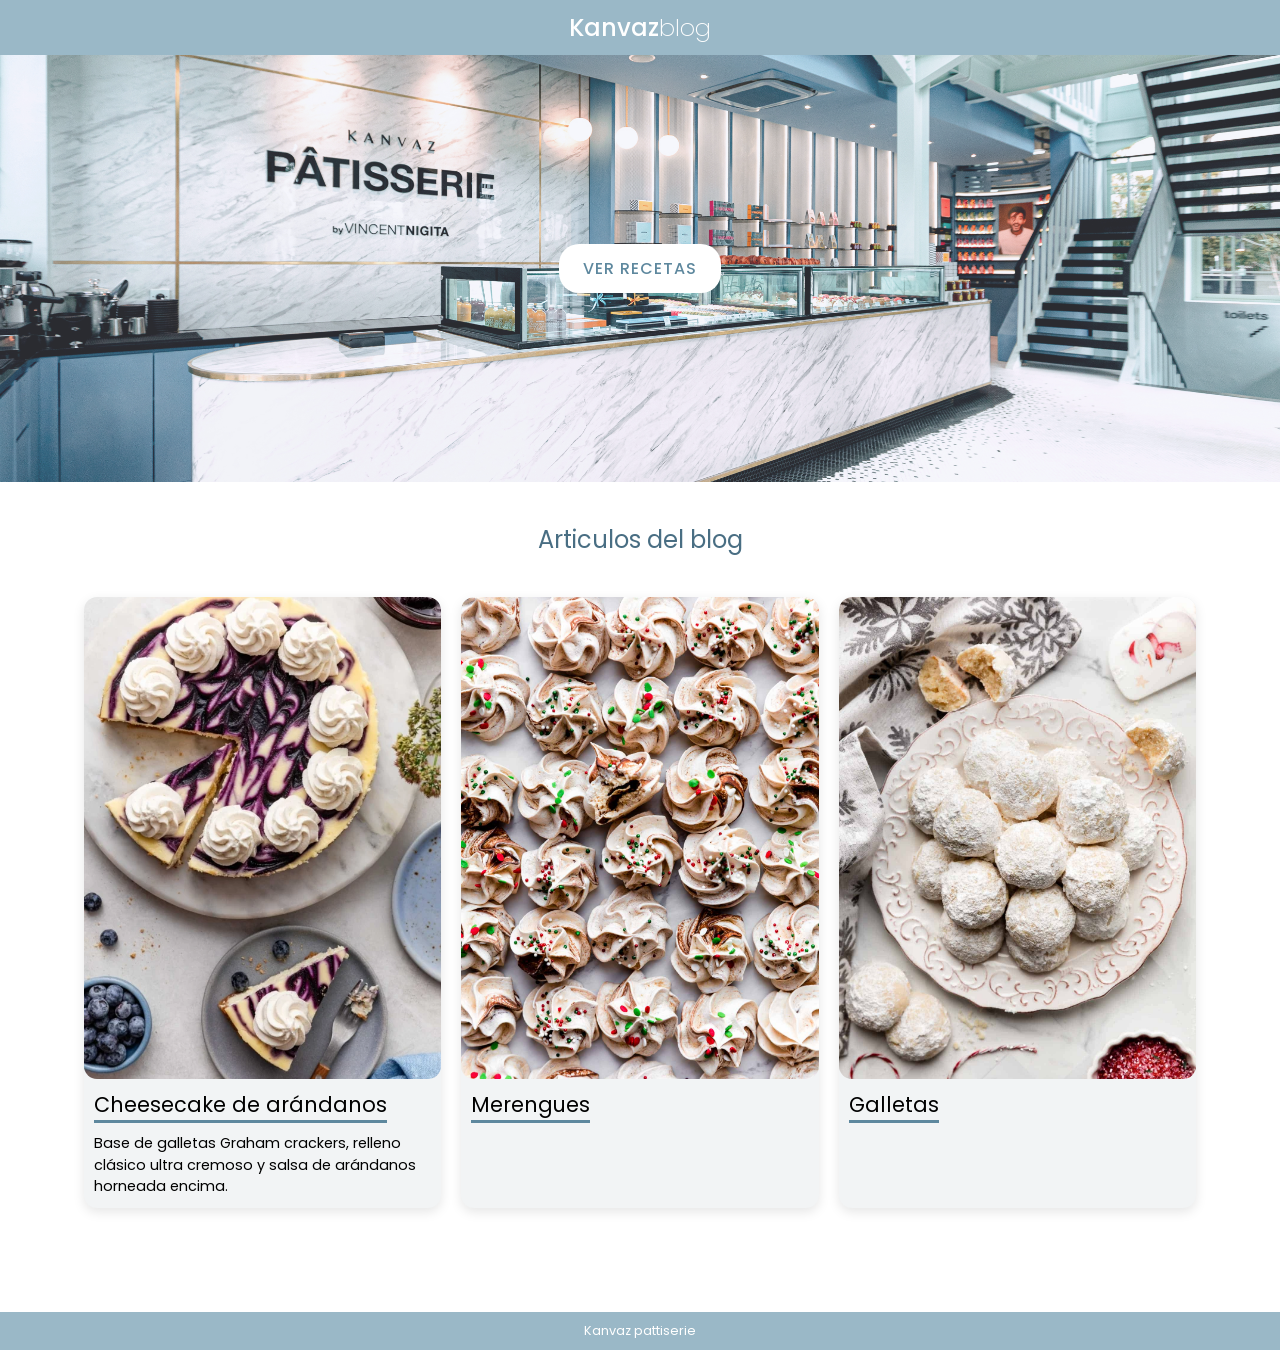
==== index.html @ a614ae8a "estructura html articulo 1" ====
<!DOCTYPE html>
<html lang="en">
<head>
    <meta charset="UTF-8">
    <meta name="viewport" content="width=device-width, initial-scale=1.0">
    <title>Kanvaz blog</title>
    <link rel="stylesheet" href="styles.css">
</head>
<body>
    <div class="titulo-container">
        <p class="titulo">Kanvaz<span class="span-titulo">blog</span></p>
    </div>
    <header class="hero-container">
        <div class="hero-img-container">
            <img src="./imgs/banner.jpg" alt="imagen de background" class="hero-img" >
            <div class="hero-overlay">
                <a href="#articulos-grid" class="hero-btn">Ver recetas</a>
            </div>
        </div>
    </header>
    <main>
        <h2 class="h2-titulo">Articulos del blog</h2>
        <section id="articulos-grid" class="articulos-grid">
            <a href="/cheescake.html" class="articulo-card">
                <div class="art-img-container">
                    <img src="/imgs/blueberry-swirl-cheesecake-recipe-2-600x900.webp"
                    alt="cheesecake" class="art-img">
                </div>
                <div class="art-contenido">
                    <h3 class="art-titulo">Cheesecake de arándanos</h3>
                    <p class="art-texto">
                        Base de galletas Graham crackers, relleno clásico ultra cremoso y salsa de arándanos horneada encima.
                    </p>
                </div>
            </a>

            <a href="/merenge.html" class="articulo-card">
                <div class="art-img-container">
                    <img src="/imgs/meringue-cookies.jpg"
                    alt="meregues" class="art-img">
                </div>
                <div class="art-contenido">
                    <h3 class="art-titulo">Merengues</h3>
                    <p class="art-texto"></p>
                </div>
            </a>

            <a href="/galletas.html" class="articulo-card">
                <div class="art-img-container">
                    <img src="/imgs/snowballs-cookies-2.jpg"
                    alt="galletas" class="art-img">
                </div>
                <div class="art-contenido">
                    <h3 class="art-titulo">Galletas</h3>
                    <p class="art-texto"></p>
                </div>
            </a>
        </section>
    </main>
    <footer class="footer">
        <p class="footer-texto">Kanvaz pattiserie</p>
    </footer>
</body>
</html>
---- styles.css ----
@import url('https://fonts.googleapis.com/css2?family=Poppins:ital,wght@0,100;0,200;0,300;0,400;0,500;0,600;0,700;0,800;0,900;1,100;1,200;1,300;1,400;1,500;1,600;1,700;1,800;1,900&display=swap');

* {
    box-sizing: border-box;
    margin: 0;
    padding: 0;
}

body {
    font-family: "Poppins", sans-serif;
}

img {
    display: block;
}

.titulo-container {
    display: flex;
    align-items: center;
    justify-content: center;
    background-color: #9ab8c7;
    color: white;
    padding: 10px ;
}

.titulo {
    font-weight: 500;
    font-size: 1.5rem;
}

.span-titulo {
    font-weight: 200;
}

.hero-container {
    width: 100%;
    margin: 0 auto;
}

.hero-img-container {
    position: relative;
    width: 100%;
    aspect-ratio: 3/1;
    overflow: hidden;
    display: flex;
    align-items: center;
    justify-content: center;
}

.hero-img {
    position: absolute;
    top: 0;
    left: 0;
    width: 100%;
    height: 100%;
    object-fit: cover;
    object-position: center;
    z-index: 1;
}

.hero-overlay {
  position: relative;
  z-index: 2;
  width: 100%;
  height: 100%;
  background: rgba(211, 214, 241, 0.2); 
  display: flex;
  align-items: center;
  justify-content: center;
}

.hero-btn {
  padding: 12px 24px;
  font-size: 1rem;
  font-weight: 500;
  text-transform: uppercase;
  letter-spacing: 1px;
  background-color: white;
  color: #5e889e;
  border: none;
  border-radius: 20px;
  cursor: pointer;
  transition: transform 0.2s ease, background-color 0.2s ease;
  text-decoration: none;
}

.hero-btn:hover {
  background-color: #5e889e;
  color: white;
  transform: scale(1.03);
}

.h2-titulo {
    font-weight: 400;
    text-align: center;
    margin-top: 40px;
    color: #496e83;
}

.articulos-grid{
    display: flex;
    gap: 20px;
    padding: 40px 20px;
    max-width: 1200px;
    width: 90%;
    margin: 0 auto;
}

.articulo-card {
    flex: 1;
    text-decoration: none;
    background: #f2f4f5;
    border-radius: 13px;
    overflow: hidden;
    box-shadow: 0 4px 12px rgba(0,0,0,0.1);
    transition: transform 0.3s ease, box-shadow 0.3s ease;
}

.articulo-card:hover{
    transform: translateY(-3px);
    box-shadow: 0 8px 24px rgba(0,0,0,0.15);
}

.art-img-container {
    width: 100%;
    aspect-ratio: 2/2.7;
    overflow: hidden;
    border-radius: inherit;
}

.art-img {
    width: 100%;
    height: 100%;
    object-fit: cover;
}

.art-contenido {
    padding: 10px;
}

.art-titulo {
    display: inline-block;
    margin: 0 0 10px 0;
    font-size: 1.3rem;
    font-weight: 400;
    color: black;
    border-bottom: 3px solid #5e889e;
}

.art-texto {
    font-size: 0.9rem;
    line-height: 1.5;
    color: black;
}

.footer {
    background-color: #9ab8c7;
    color: white;
    padding: 10px;
    text-align: center;
    font-size: 0.8rem;
    margin-top: 4rem;
}

@media(max-width: 768px) {
    .hero-btn {
        font-size: 0.7rem;
        padding: 10px 20px;
    }

    .articulos-grid {
        flex-direction: column;
        width: 85%;
    }

    .art-img-container {
        aspect-ratio: 2/1;
    }

    .art-titulo {
        font-size: 1.05rem;
    }

    .h2-titulo {
        font-size: 1.2rem;
    }
}


.blog-layout {
    
}
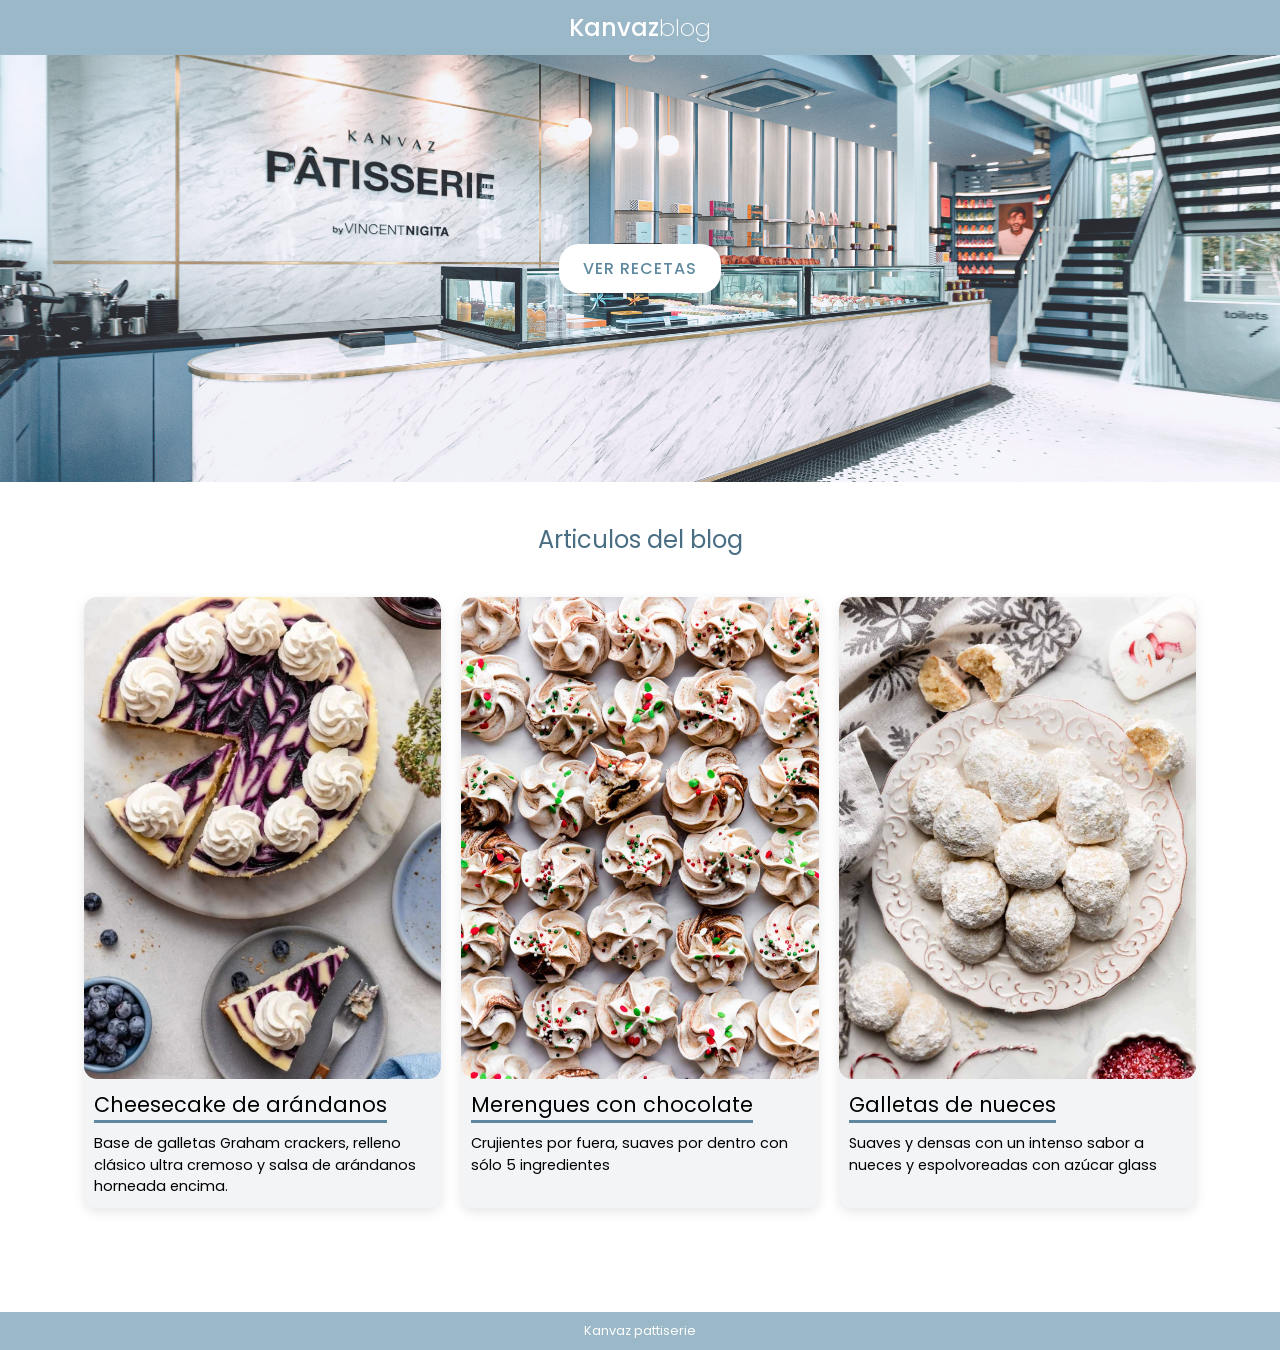
==== commit dce067d4: "estructura de los demás articulos" ====
--- a/index.html
+++ b/index.html
@@ -8,7 +8,7 @@
 </head>
 <body>
     <div class="titulo-container">
-        <p class="titulo">Kanvaz<span class="span-titulo">blog</span></p>
+        <a href="/index.html" class="titulo">Kanvaz<span class="span-titulo">blog</span></a>
     </div>
     <header class="hero-container">
         <div class="hero-img-container">
@@ -40,8 +40,8 @@
                     alt="meregues" class="art-img">
                 </div>
                 <div class="art-contenido">
-                    <h3 class="art-titulo">Merengues</h3>
-                    <p class="art-texto"></p>
+                    <h3 class="art-titulo">Merengues con chocolate</h3>
+                    <p class="art-texto">Crujientes por fuera, suaves por dentro con sólo 5 ingredientes</p>
                 </div>
             </a>
 
@@ -51,8 +51,8 @@
                     alt="galletas" class="art-img">
                 </div>
                 <div class="art-contenido">
-                    <h3 class="art-titulo">Galletas</h3>
-                    <p class="art-texto"></p>
+                    <h3 class="art-titulo">Galletas de nueces</h3>
+                    <p class="art-texto">Suaves y densas con un intenso sabor a nueces y espolvoreadas con azúcar glass</p>
                 </div>
             </a>
         </section>
--- a/styles.css
+++ b/styles.css
@@ -27,6 +27,8 @@
 .titulo {
     font-weight: 500;
     font-size: 1.5rem;
+    color: white;
+    text-decoration: none;
 }
 
 .span-titulo {
@@ -189,5 +191,158 @@
 
 
 .blog-layout {
-    
+    display: grid;
+    grid-template-columns: 3fr 1fr;
+    gap: 40px;
+    width:100%;
+    max-width: 1200px;
+    margin: 40px auto;
+    padding: 0 20px;
+}
+
+.articulo-principal {
+    display: flex;
+    flex-direction: column;
+}
+
+.img-princ-container {
+    position: relative;
+    width: 100%;
+    aspect-ratio: 3/1;
+    overflow: hidden;
+    display: flex;
+    align-items: center;
+    justify-content: center;
+}
+
+.img-principal {
+    width: 100%;
+    height: 100%;
+    object-fit: cover;
+    object-position: center;
+    border-radius: 10px;
+}
+
+.titulo-principal {
+    font-size: 2.5rem;
+    margin: 20px 0;
+    color: #496e83;
+    font-weight: 600;
+    padding-bottom: 20px;
+}
+
+.texto-principal {
+    width: 90%;
+    margin: 0 auto;
+    padding-top: 30px;
+}
+
+.texto-principal h2 {
+    display: inline-block;
+    border-bottom: 3px solid #496e83;
+    margin-bottom: 30px;
+    padding-top: 20px;
+}
+
+.texto-principal h3 {
+    padding-bottom: 15px;
+}
+
+.texto-principal ul{
+    padding-left: 40px;
+    padding-bottom: 15px;
+}
+
+.texto-principal ul li::marker{
+    color: #496e83;
+}
+
+.texto-principal p {
+    padding: 10px 0;
+}
+
+.texto-principal p strong {
+    color:#496e83;
+}
+
+.aside-columna {
+    display: flex;
+    flex-direction: column;
+    gap: 30px;
+    padding: 40px 0;
+    background-color: #f2f4f5;
+    border-radius: 10px;
+}
+
+.btn-wrapper {
+    margin: 10px auto;
+}
+
+.inicio-btn {
+    width: 100%;
+    padding: 7px 20px;
+    font-size: 1rem;
+    font-weight: 500;
+    text-transform: uppercase;
+    letter-spacing: 1px;
+    background-color: white;
+    color: #5e889e;
+    border: 1px solid #496e83;
+    border-radius: 30px;
+    cursor: pointer;
+    transition: transform 0.2s ease, background-color 0.2s ease;
+    text-decoration: none;
+    text-align: center;
+}
+
+.inicio-btn:hover {
+    background-color: #496e83;
+    color: white;
+}
+
+.aside-cards{
+    display: flex;
+    flex-direction: column;
+    gap: 20px;
+    width: 90%;
+    margin: 0 auto;
+}
+
+.aside-card {
+    padding-bottom: 25px;
+    border-radius: 10px;
+    background-color: white;
+    text-decoration: none;
+    color: black;
+    border-bottom: 1px solid #bbbdbe;
+}
+
+.aside-card .aside-img {
+    width: 100%;
+    aspect-ratio: 16 / 9;
+    object-fit: cover;
+    border-radius: inherit;
+}
+
+.aside-card .aside-titulo {
+    display: inline-block;
+    font-size: 1rem;
+    font-weight: 500;
+    margin: 10px 0 5px;
+    border-bottom: 2px solid #496e83;
+    margin-left: 10px;
+    padding-top: 10px;
+}
+
+.aside-card p {
+    font-size: 0.9rem;
+    color: black;
+    margin-left: 10px;
+    padding-top: 10px;
+}
+
+@media (max-width: 900px) {
+    .blog-layout {
+        grid-template-columns: 1fr;
+    }
 }
